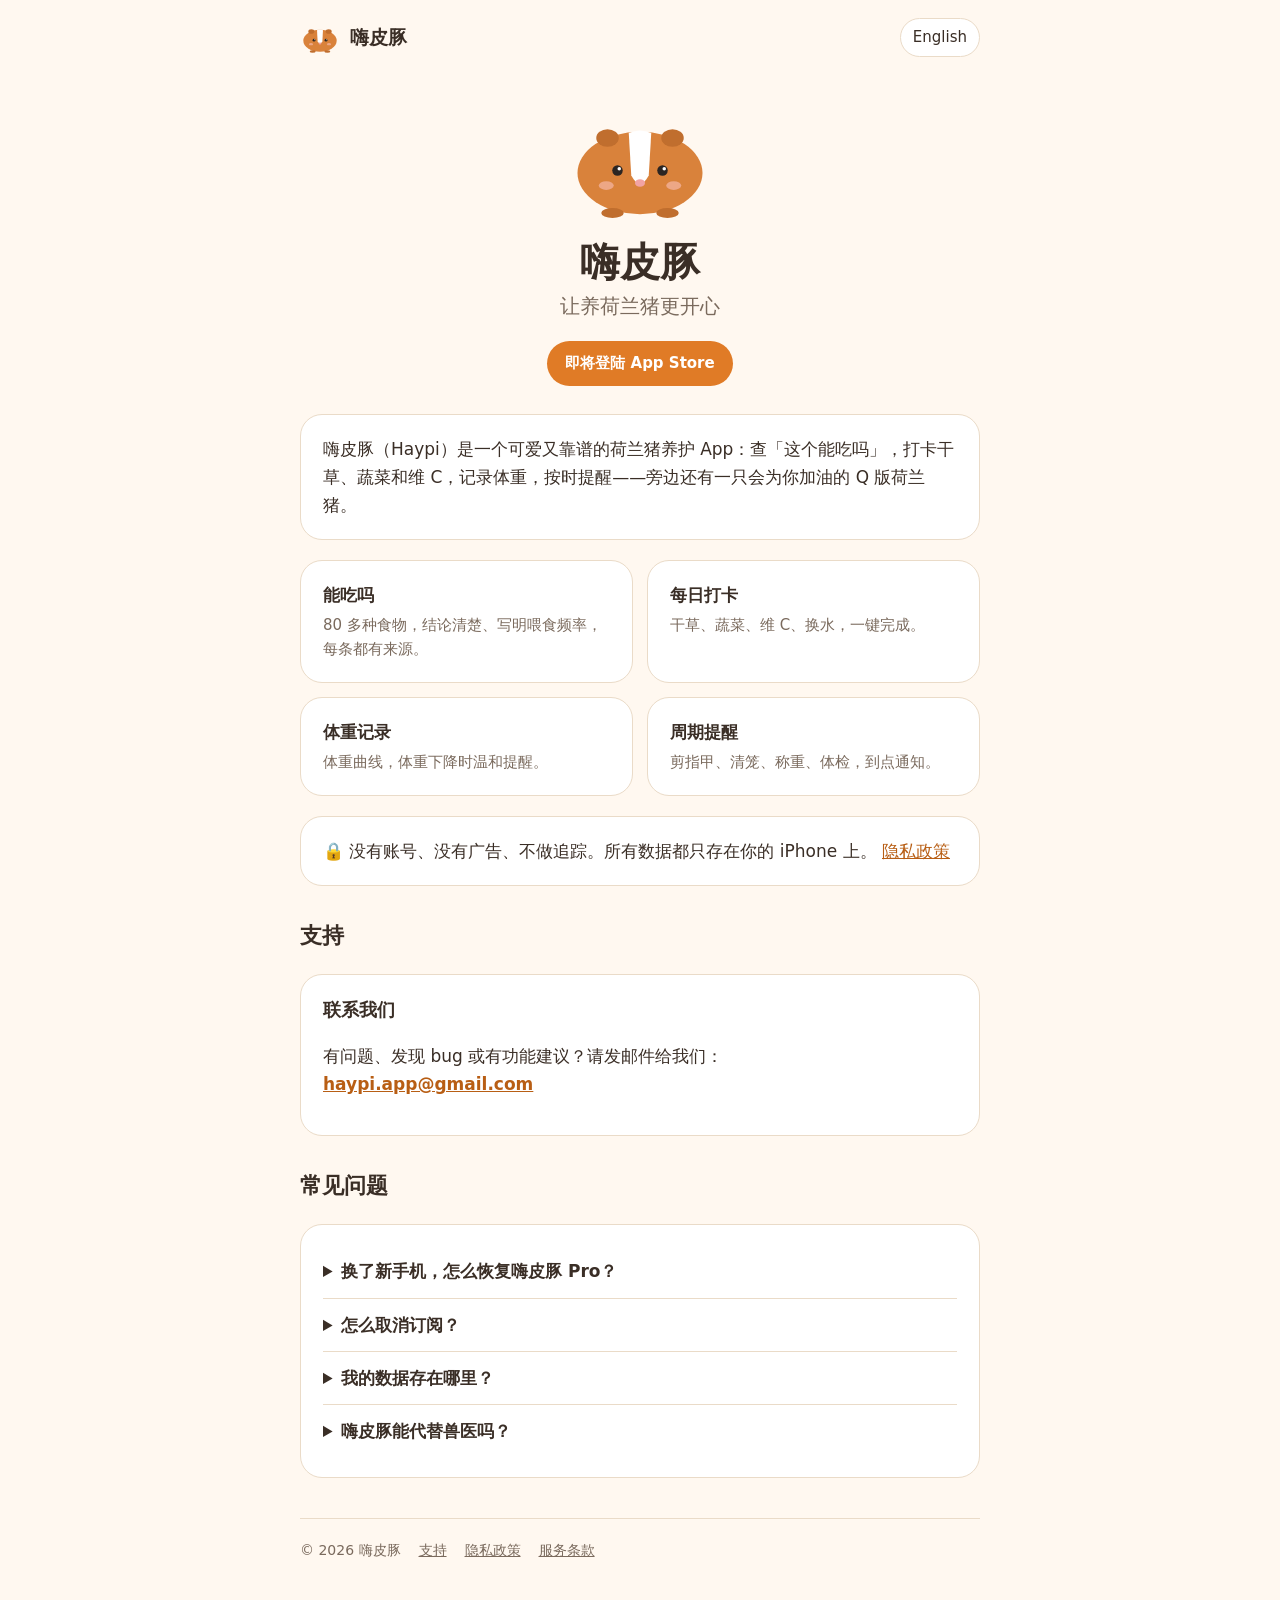
==== zh/index.html @ 74732c5f "Haypi website: support, privacy, terms (en/zh)" ====
<!doctype html>
<html lang="zh-Hans">
<head>
<meta charset="utf-8">
<meta name="viewport" content="width=device-width, initial-scale=1">
<title>嗨皮豚</title>
<meta name="description" content="让养荷兰猪更开心">
<link rel="stylesheet" href="../assets/style.css">
<link rel="alternate" hreflang="en" href="https://ckh0at.github.io/haypi/">
</head>
<body>
<div class="wrap">
<header class="top">
<a class="brand" href="../zh/"><svg class="pig" viewBox="0 0 120 92" aria-hidden="true">
<ellipse cx="60" cy="56" rx="50" ry="33" fill="#D9823B"/>
<path d="M51 24Q60 20 69 24L67 58Q60 71 53 58Z" fill="#fff"/>
<ellipse cx="34" cy="28" rx="9" ry="7" fill="#C06E2E"/>
<ellipse cx="86" cy="28" rx="9" ry="7" fill="#C06E2E"/>
<circle cx="42" cy="54" r="4.2" fill="#2B2522"/><circle cx="78" cy="54" r="4.2" fill="#2B2522"/>
<circle cx="43.4" cy="52.6" r="1.4" fill="#fff"/><circle cx="79.4" cy="52.6" r="1.4" fill="#fff"/>
<ellipse cx="60" cy="64" rx="4" ry="3" fill="#F2A3A3"/>
<ellipse cx="33" cy="66" rx="6" ry="3.5" fill="#F5B7A6" opacity=".7"/>
<ellipse cx="87" cy="66" rx="6" ry="3.5" fill="#F5B7A6" opacity=".7"/>
<ellipse cx="38" cy="88" rx="9" ry="4" fill="#C06E2E"/><ellipse cx="82" cy="88" rx="9" ry="4" fill="#C06E2E"/>
</svg><span>嗨皮豚</span></a>
<a class="lang" href="../" hreflang="en">English</a>
</header>
<main>
<section class="hero">
<svg class="pig" viewBox="0 0 120 92" aria-hidden="true">
<ellipse cx="60" cy="56" rx="50" ry="33" fill="#D9823B"/>
<path d="M51 24Q60 20 69 24L67 58Q60 71 53 58Z" fill="#fff"/>
<ellipse cx="34" cy="28" rx="9" ry="7" fill="#C06E2E"/>
<ellipse cx="86" cy="28" rx="9" ry="7" fill="#C06E2E"/>
<circle cx="42" cy="54" r="4.2" fill="#2B2522"/><circle cx="78" cy="54" r="4.2" fill="#2B2522"/>
<circle cx="43.4" cy="52.6" r="1.4" fill="#fff"/><circle cx="79.4" cy="52.6" r="1.4" fill="#fff"/>
<ellipse cx="60" cy="64" rx="4" ry="3" fill="#F2A3A3"/>
<ellipse cx="33" cy="66" rx="6" ry="3.5" fill="#F5B7A6" opacity=".7"/>
<ellipse cx="87" cy="66" rx="6" ry="3.5" fill="#F5B7A6" opacity=".7"/>
<ellipse cx="38" cy="88" rx="9" ry="4" fill="#C06E2E"/><ellipse cx="82" cy="88" rx="9" ry="4" fill="#C06E2E"/>
</svg>
<h1>嗨皮豚</h1>
<p class="tagline">让养荷兰猪更开心</p>
<span class="status">即将登陆 App Store</span>
</section>
<div class="card"><p style="margin:0">嗨皮豚（Haypi）是一个可爱又靠谱的荷兰猪养护 App：查「这个能吃吗」，打卡干草、蔬菜和维 C，记录体重，按时提醒——旁边还有一只会为你加油的 Q 版荷兰猪。</p></div>
<div class="features"><div class="card"><h3>能吃吗</h3><p>80 多种食物，结论清楚、写明喂食频率，每条都有来源。</p></div><div class="card"><h3>每日打卡</h3><p>干草、蔬菜、维 C、换水，一键完成。</p></div><div class="card"><h3>体重记录</h3><p>体重曲线，体重下降时温和提醒。</p></div><div class="card"><h3>周期提醒</h3><p>剪指甲、清笼、称重、体检，到点通知。</p></div></div>
<div class="card"><p style="margin:0">🔒 没有账号、没有广告、不做追踪。所有数据都只存在你的 iPhone 上。 <a href="privacy.html">隐私政策</a></p></div>
<h2 id="support">支持</h2>
<div class="card">
<h3 style="margin-top:0">联系我们</h3>
<p>有问题、发现 bug 或有功能建议？请发邮件给我们：<br><a class="mail" href="mailto:haypi.app@gmail.com">haypi.app@gmail.com</a></p>
</div>
<h2>常见问题</h2>
<div class="card"><details><summary>换了新手机，怎么恢复嗨皮豚 Pro？</summary><p>登录同一个 Apple 账户，然后打开「我的 › 设置 › 恢复购买」。</p></details><details><summary>怎么取消订阅？</summary><p>在 iPhone 上打开「设置 › Apple 账户 › 订阅 › Haypi」。取消后，Pro 会保留到已付费周期结束。</p></details><details><summary>我的数据存在哪里？</summary><p>只存在你的设备上。嗨皮豚没有服务器，也没有账号。Pro 用户可以在设置里把全部数据导出为 JSON 或 CSV。</p></details><details><summary>嗨皮豚能代替兽医吗？</summary><p>不能。嗨皮豚提供的是基于公开来源的一般性建议。如果担心荷兰猪的健康，请咨询熟悉荷兰猪的兽医。</p></details></div>

</main>
<footer>
<span>© 2026 嗨皮豚</span>
<a href="../zh/#support">支持</a>
<a href="../zh/privacy.html">隐私政策</a>
<a href="../zh/terms.html">服务条款</a>
</footer>
</div>
</body>
</html>
---- assets/style.css ----
:root{--bg:#FFF8F0;--surface:#FFFFFF;--alt:#F7EDE1;--border:#EADBC8;--text:#3A2E26;--muted:#7A6A5D;--primary:#E07B26;--primary-text:#B85E14}
@media (prefers-color-scheme:dark){:root{--bg:#1C1714;--surface:#2A231E;--alt:#352C26;--border:#463A31;--text:#F5EBE0;--muted:#B8A99B;--primary:#F5A05A;--primary-text:#F5A05A}}
*{box-sizing:border-box}
html{-webkit-text-size-adjust:100%}
body{margin:0;background:var(--bg);color:var(--text);font:17px/1.65 -apple-system,BlinkMacSystemFont,"SF Pro Text","PingFang SC","Hiragino Sans GB","Microsoft YaHei",system-ui,sans-serif}
a{color:var(--primary-text)}
.wrap{max-width:720px;margin:0 auto;padding:0 20px}
header.top{display:flex;align-items:center;justify-content:space-between;padding:18px 0}
header.top .brand{display:flex;align-items:center;gap:10px;font-weight:800;font-size:19px;color:var(--text);text-decoration:none}
header.top .brand svg{width:40px;height:31px}
header.top .lang{font-size:15px;padding:6px 12px;border:1px solid var(--border);border-radius:999px;text-decoration:none;color:var(--text);background:var(--surface)}
.hero{text-align:center;padding:28px 0 8px}
.hero .pig{width:150px;height:115px}
.hero h1{font:800 40px/1.2 ui-rounded,"SF Pro Rounded",-apple-system,"PingFang SC",sans-serif;margin:12px 0 4px}
.hero .tagline{font-size:20px;color:var(--muted);margin:0 0 18px}
.hero .status{display:inline-block;background:var(--primary);color:#fff;font-weight:700;padding:10px 18px;border-radius:999px;font-size:15px}
.card{background:var(--surface);border:1px solid var(--border);border-radius:22px;padding:20px 22px;margin:20px 0}
.features{display:grid;grid-template-columns:repeat(auto-fit,minmax(min(100%,280px),1fr));gap:14px;margin:20px 0}
.features .card{margin:0}
.features h3{margin:0 0 4px;font-size:17px}
.features p{margin:0;color:var(--muted);font-size:15px}
h2{font-size:22px;margin:32px 0 10px}
h3{font-size:18px;margin:20px 0 6px}
details{border-top:1px solid var(--border);padding:12px 0}
details:first-of-type{border-top:0}
summary{cursor:pointer;font-weight:650}
details p{margin:8px 0 0;color:var(--muted)}
.doc h1{font-size:30px;margin:12px 0 4px}
.doc li{margin:4px 0}
footer{margin:40px 0;padding:20px 0;border-top:1px solid var(--border);font-size:14px;color:var(--muted);display:flex;flex-wrap:wrap;gap:8px 18px}
footer a{color:var(--muted)}
.mail{font-weight:700;word-break:break-all}
.todo{background:#FCE3C6;color:#7A3E00;padding:1px 6px;border-radius:6px}
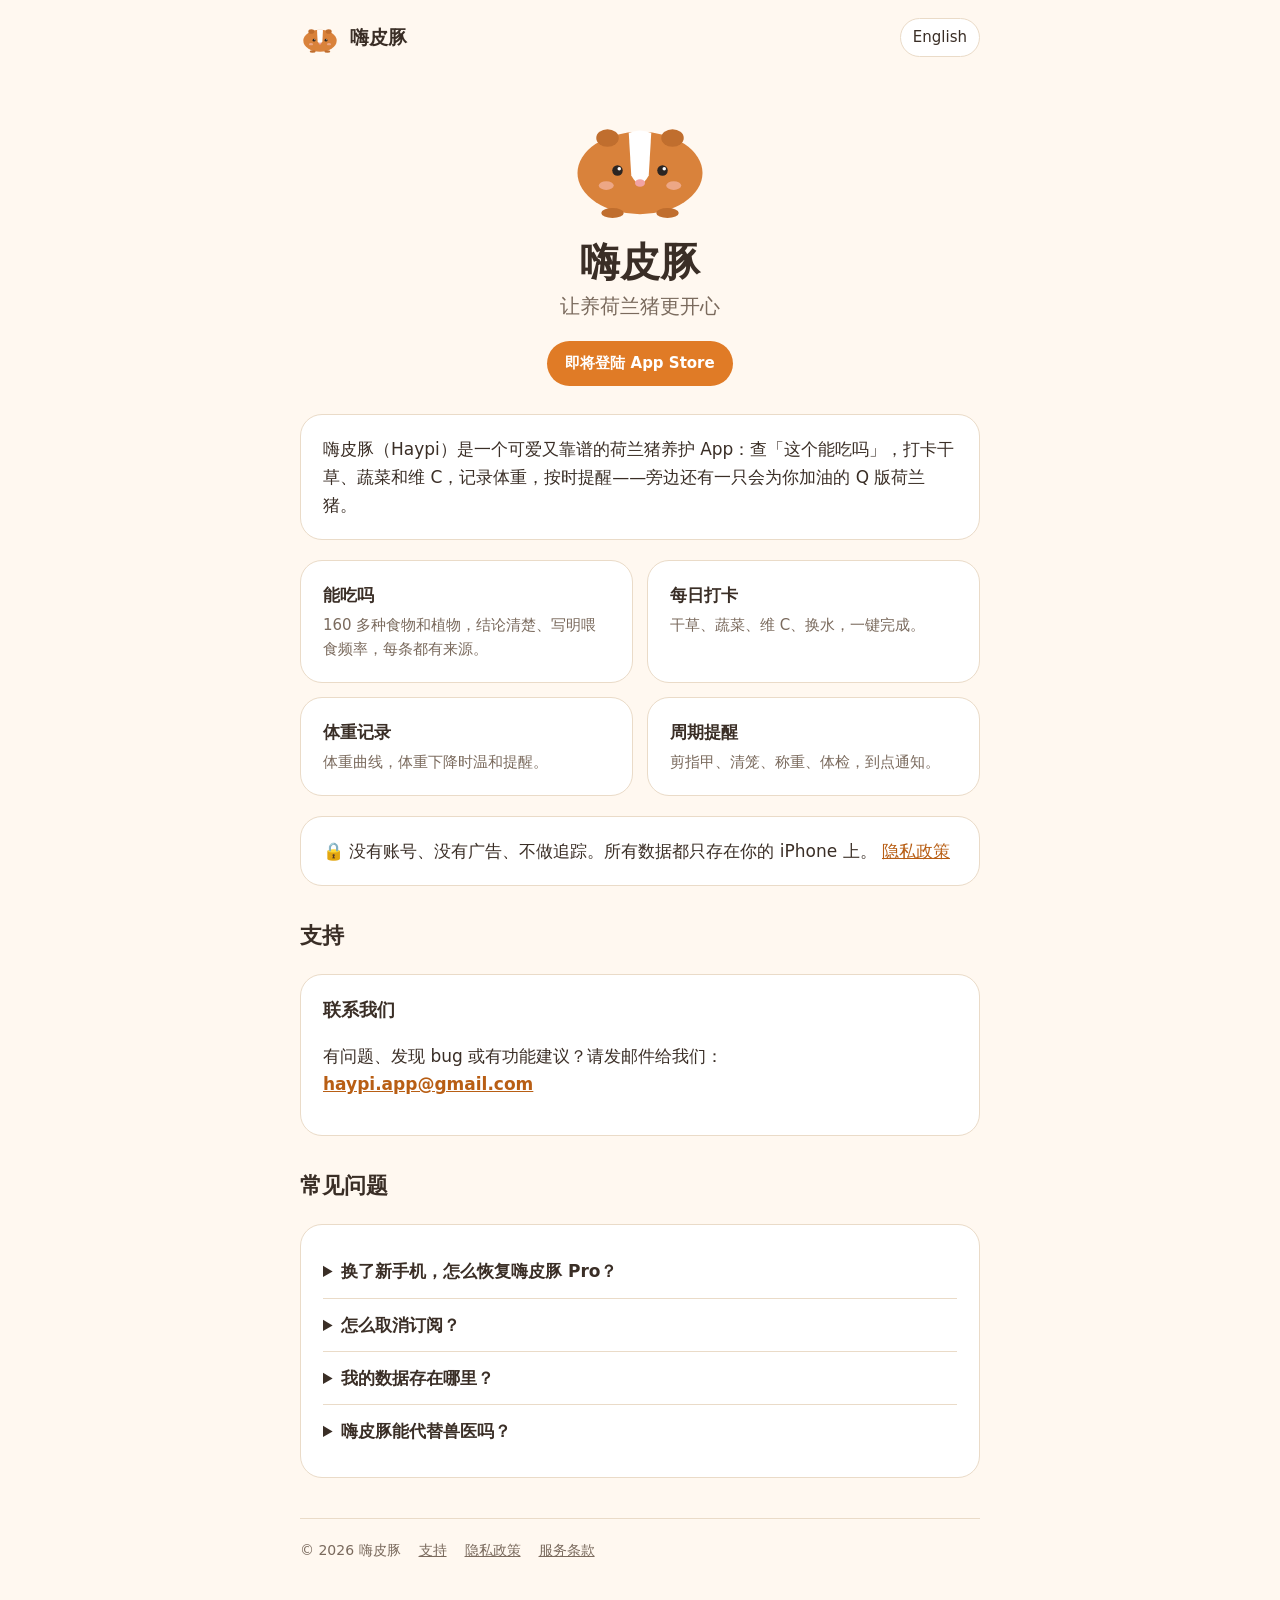
==== commit f29365ac: "Update food count, add icon" ====
--- a/zh/index.html
+++ b/zh/index.html
@@ -6,6 +6,8 @@
 <title>嗨皮豚</title>
 <meta name="description" content="让养荷兰猪更开心">
 <link rel="stylesheet" href="../assets/style.css">
+<link rel="icon" type="image/png" href="../assets/icon.png">
+<link rel="apple-touch-icon" href="../assets/icon.png">
 <link rel="alternate" hreflang="en" href="https://ckh0at.github.io/haypi/">
 </head>
 <body>
@@ -44,7 +46,7 @@
 <span class="status">即将登陆 App Store</span>
 </section>
 <div class="card"><p style="margin:0">嗨皮豚（Haypi）是一个可爱又靠谱的荷兰猪养护 App：查「这个能吃吗」，打卡干草、蔬菜和维 C，记录体重，按时提醒——旁边还有一只会为你加油的 Q 版荷兰猪。</p></div>
-<div class="features"><div class="card"><h3>能吃吗</h3><p>80 多种食物，结论清楚、写明喂食频率，每条都有来源。</p></div><div class="card"><h3>每日打卡</h3><p>干草、蔬菜、维 C、换水，一键完成。</p></div><div class="card"><h3>体重记录</h3><p>体重曲线，体重下降时温和提醒。</p></div><div class="card"><h3>周期提醒</h3><p>剪指甲、清笼、称重、体检，到点通知。</p></div></div>
+<div class="features"><div class="card"><h3>能吃吗</h3><p>160 多种食物和植物，结论清楚、写明喂食频率，每条都有来源。</p></div><div class="card"><h3>每日打卡</h3><p>干草、蔬菜、维 C、换水，一键完成。</p></div><div class="card"><h3>体重记录</h3><p>体重曲线，体重下降时温和提醒。</p></div><div class="card"><h3>周期提醒</h3><p>剪指甲、清笼、称重、体检，到点通知。</p></div></div>
 <div class="card"><p style="margin:0">🔒 没有账号、没有广告、不做追踪。所有数据都只存在你的 iPhone 上。 <a href="privacy.html">隐私政策</a></p></div>
 <h2 id="support">支持</h2>
 <div class="card">
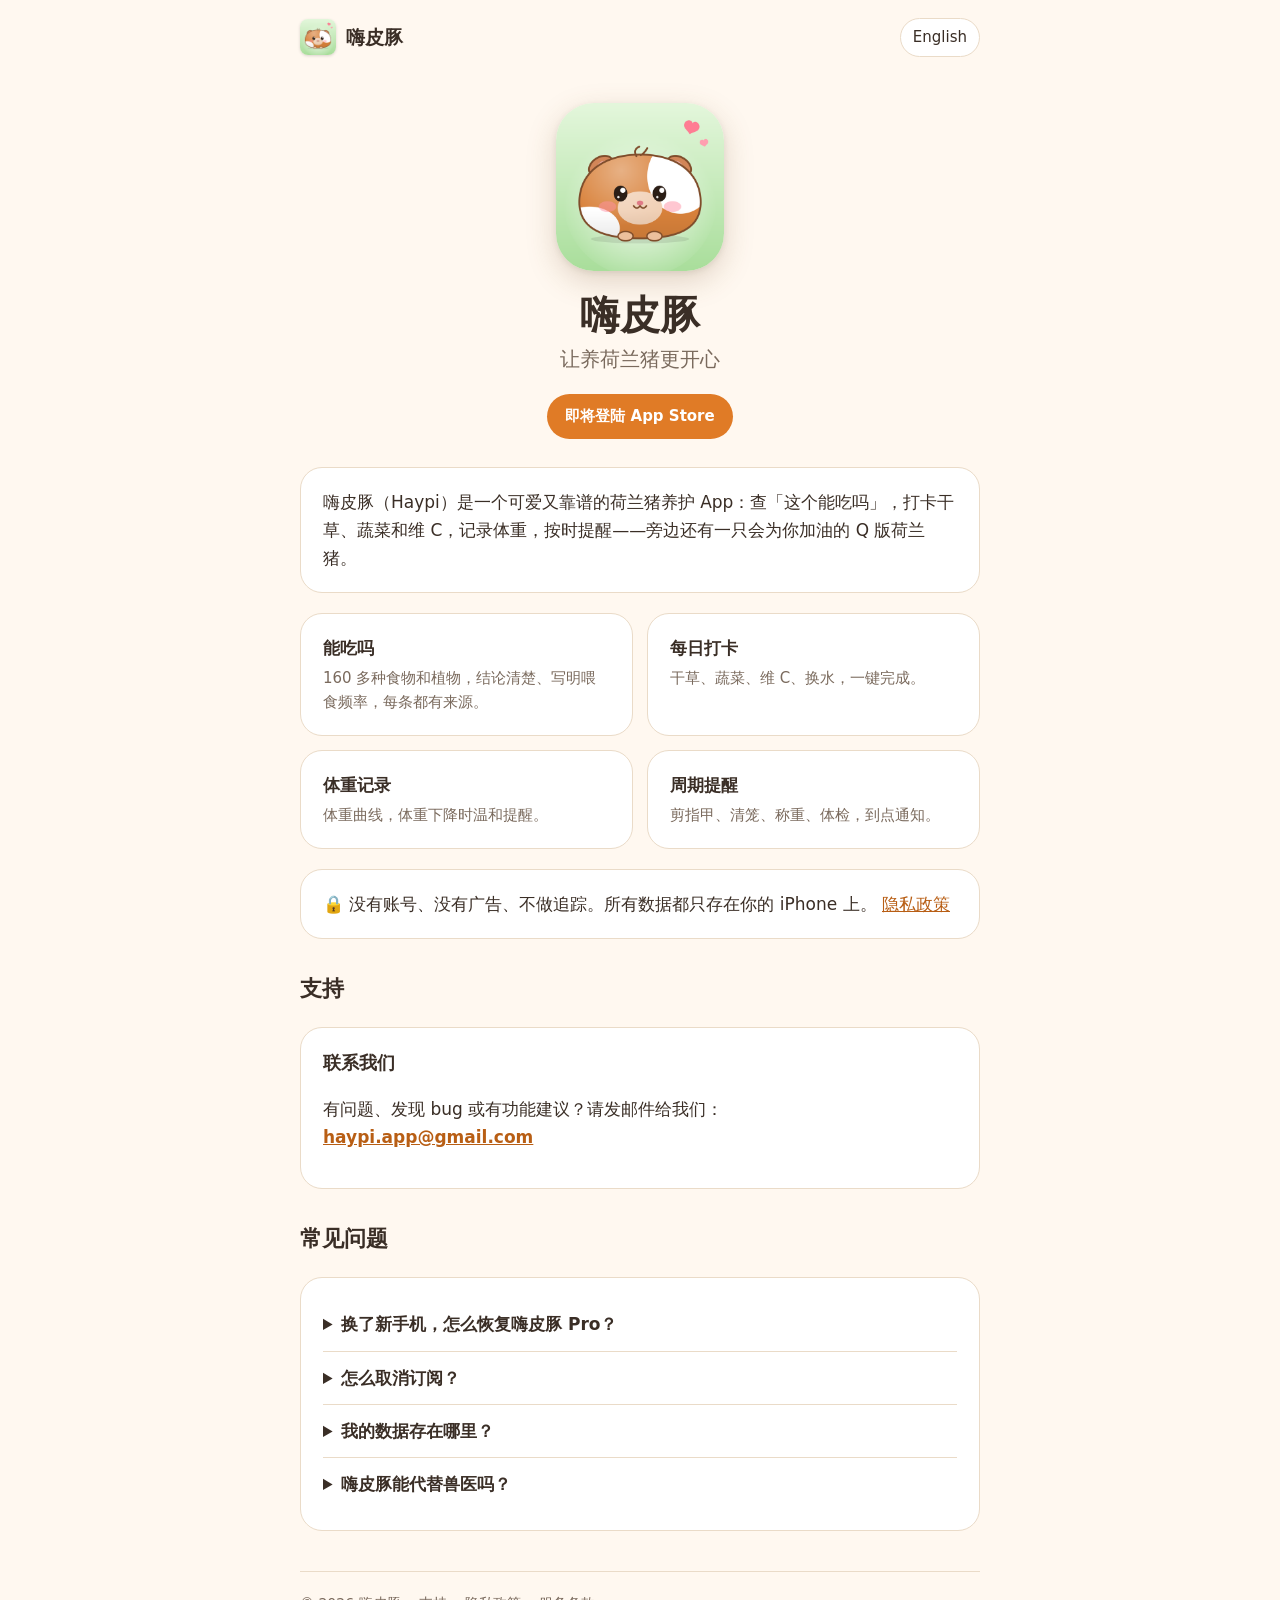
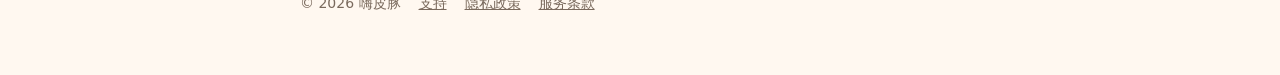
==== commit d5bbe96e: "Use the app icon on the site" ====
--- a/zh/index.html
+++ b/zh/index.html
@@ -13,34 +13,12 @@
 <body>
 <div class="wrap">
 <header class="top">
-<a class="brand" href="../zh/"><svg class="pig" viewBox="0 0 120 92" aria-hidden="true">
-<ellipse cx="60" cy="56" rx="50" ry="33" fill="#D9823B"/>
-<path d="M51 24Q60 20 69 24L67 58Q60 71 53 58Z" fill="#fff"/>
-<ellipse cx="34" cy="28" rx="9" ry="7" fill="#C06E2E"/>
-<ellipse cx="86" cy="28" rx="9" ry="7" fill="#C06E2E"/>
-<circle cx="42" cy="54" r="4.2" fill="#2B2522"/><circle cx="78" cy="54" r="4.2" fill="#2B2522"/>
-<circle cx="43.4" cy="52.6" r="1.4" fill="#fff"/><circle cx="79.4" cy="52.6" r="1.4" fill="#fff"/>
-<ellipse cx="60" cy="64" rx="4" ry="3" fill="#F2A3A3"/>
-<ellipse cx="33" cy="66" rx="6" ry="3.5" fill="#F5B7A6" opacity=".7"/>
-<ellipse cx="87" cy="66" rx="6" ry="3.5" fill="#F5B7A6" opacity=".7"/>
-<ellipse cx="38" cy="88" rx="9" ry="4" fill="#C06E2E"/><ellipse cx="82" cy="88" rx="9" ry="4" fill="#C06E2E"/>
-</svg><span>嗨皮豚</span></a>
+<a class="brand" href="../zh/"><img src="../assets/icon.png" alt="" width="36" height="36"><span>嗨皮豚</span></a>
 <a class="lang" href="../" hreflang="en">English</a>
 </header>
 <main>
 <section class="hero">
-<svg class="pig" viewBox="0 0 120 92" aria-hidden="true">
-<ellipse cx="60" cy="56" rx="50" ry="33" fill="#D9823B"/>
-<path d="M51 24Q60 20 69 24L67 58Q60 71 53 58Z" fill="#fff"/>
-<ellipse cx="34" cy="28" rx="9" ry="7" fill="#C06E2E"/>
-<ellipse cx="86" cy="28" rx="9" ry="7" fill="#C06E2E"/>
-<circle cx="42" cy="54" r="4.2" fill="#2B2522"/><circle cx="78" cy="54" r="4.2" fill="#2B2522"/>
-<circle cx="43.4" cy="52.6" r="1.4" fill="#fff"/><circle cx="79.4" cy="52.6" r="1.4" fill="#fff"/>
-<ellipse cx="60" cy="64" rx="4" ry="3" fill="#F2A3A3"/>
-<ellipse cx="33" cy="66" rx="6" ry="3.5" fill="#F5B7A6" opacity=".7"/>
-<ellipse cx="87" cy="66" rx="6" ry="3.5" fill="#F5B7A6" opacity=".7"/>
-<ellipse cx="38" cy="88" rx="9" ry="4" fill="#C06E2E"/><ellipse cx="82" cy="88" rx="9" ry="4" fill="#C06E2E"/>
-</svg>
+<img class="appicon" src="../assets/icon-512.png" alt="嗨皮豚" width="168" height="168">
 <h1>嗨皮豚</h1>
 <p class="tagline">让养荷兰猪更开心</p>
 <span class="status">即将登陆 App Store</span>
--- a/assets/style.css
+++ b/assets/style.css
@@ -7,10 +7,10 @@
 .wrap{max-width:720px;margin:0 auto;padding:0 20px}
 header.top{display:flex;align-items:center;justify-content:space-between;padding:18px 0}
 header.top .brand{display:flex;align-items:center;gap:10px;font-weight:800;font-size:19px;color:var(--text);text-decoration:none}
-header.top .brand svg{width:40px;height:31px}
+header.top .brand img{width:36px;height:36px;border-radius:22.5%;box-shadow:0 1px 3px rgba(0,0,0,.15)}
 header.top .lang{font-size:15px;padding:6px 12px;border:1px solid var(--border);border-radius:999px;text-decoration:none;color:var(--text);background:var(--surface)}
 .hero{text-align:center;padding:28px 0 8px}
-.hero .pig{width:150px;height:115px}
+.hero .appicon{width:168px;height:168px;border-radius:22.5%;box-shadow:0 10px 30px rgba(120,80,40,.22),0 2px 6px rgba(0,0,0,.08)}
 .hero h1{font:800 40px/1.2 ui-rounded,"SF Pro Rounded",-apple-system,"PingFang SC",sans-serif;margin:12px 0 4px}
 .hero .tagline{font-size:20px;color:var(--muted);margin:0 0 18px}
 .hero .status{display:inline-block;background:var(--primary);color:#fff;font-weight:700;padding:10px 18px;border-radius:999px;font-size:15px}
